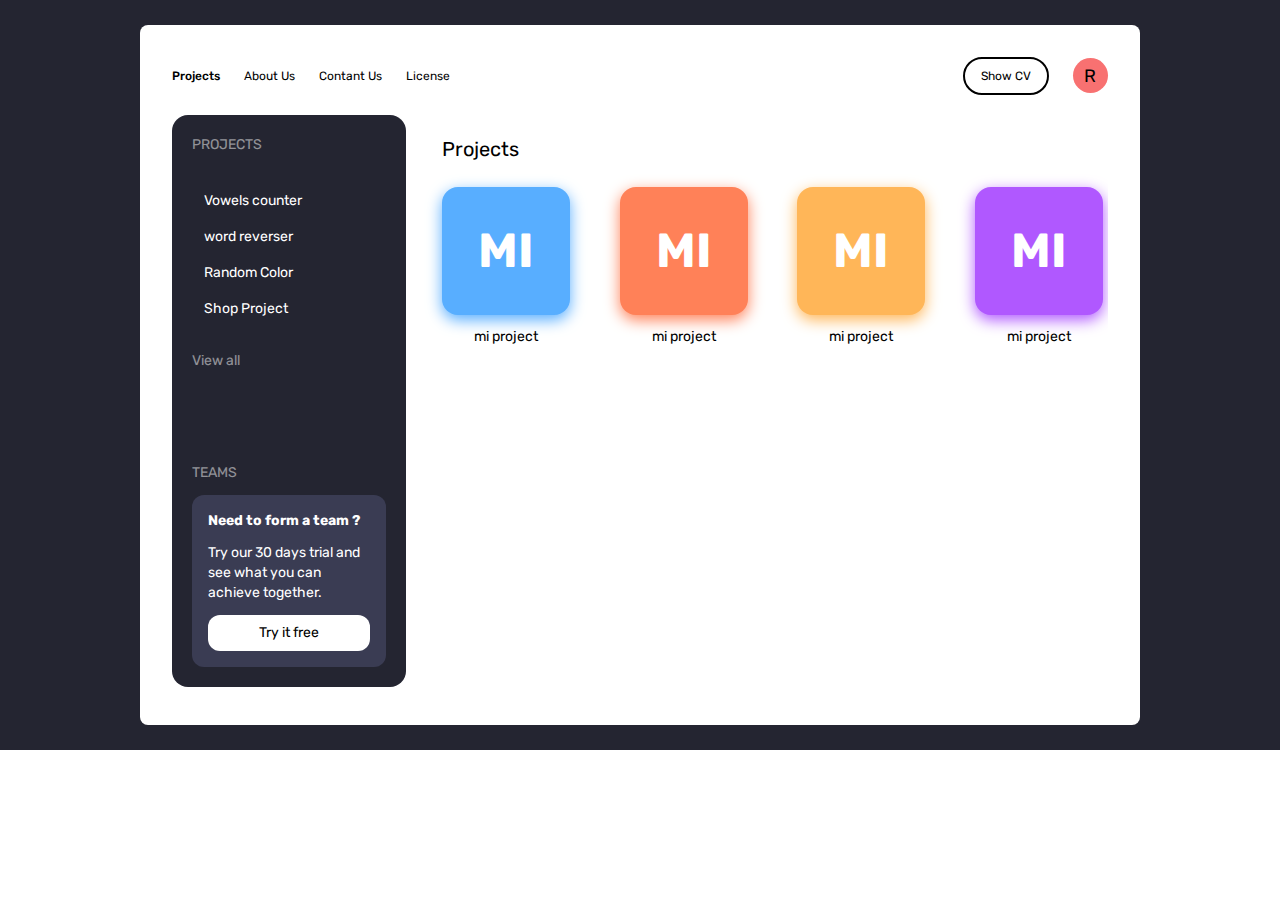
==== index.html @ 94085d1d "finish side bar project and add some project that i developed until 2021/8/28" ====
<!DOCTYPE html>
<html lang="en">
	<head>
		<meta charset="UTF-8" />
		<meta http-equiv="X-UA-Compatible" content="IE=edge" />
		<meta name="viewport" content="width=device-width, initial-scale=1.0" />
		<title>Project Manager</title>
		<link rel="stylesheet" href="tailwind.css" />
		<link rel="stylesheet" href="app.css" />
	</head>
	<body>
		<section class="second-container w-screen">
			<section class="main-container md:rounded-lg sm:p-8">
				<!-- start header -->
				<header class="flex items-center justify-between sm:p-0 p-4">
					<ul class="headerMenu space-x-6 hidden sm:flex">
						<li class="header-Menu-Item active">Projects</li>
						<li class="header-Menu-Item">About Us</li>
						<li class="header-Menu-Item">Contant Us</li>
						<li class="header-Menu-Item">License</li>
					</ul>
					<div class="hamburgar">
						<svg
							xmlns="http://www.w3.org/2000/svg"
							class="h-6 w-6 sm:hidden"
							fill="none"
							viewBox="0 0 24 24"
							stroke="currentColor"
						>
							<path
								stroke-linecap="round"
								stroke-linejoin="round"
								stroke-width="2"
								d="M4 6h16M4 12h8m-8 6h16"
							/>
						</svg>
					</div>
					<div class="header-adds flex items-center space-x-6">
						<a href="" class="border-2 border-black rounded-full px-4 py-2"
							>Show CV</a
						>
						<div class="header-img rounded-full bg-red-400 relative">
							<p class="mid text-lg">R</p>
						</div>
					</div>
				</header>
				<!-- end header -->

				<!-- start main -->
				<main class="grid lg:grid-cols-4 md:grid-cols-5 md:mt-5 mt-10">
					<!-- start Side Bar -->
					<section
						class="
							Side-bar
							lg:col-span-1
							md:col-span-2
							text-white text-sm
							md:p-5
							p-10
							sm:px-5 sm:rounded-2xl
							flex flex-col
							justify-between
						"
					>
						<div class="project-wrapper text-center md:text-left">
							<p class="opacity-50 uppercase">Projects</p>
							<div
								id="sideLimiter"
								class="
									transition-all
									md:ml-3 md:mt-5
									mt-10
									h-40
									overflow-hidden
								"
							>
								<ul
									id="sideBarProjectWrapper"
									class="
										sm:list-disc
										md:block
										sm:grid sm:grid-cols-2
										md:list-outside
										sm:list-inside
									"
								></ul>
							</div>
							<button
								onclick="veiwAll()"
								class="view-all md:mt-4 mt-10 opacity-50"
							>
								View all
							</button>
						</div>

						<div class="team md:block hidden mt-16 md:mt-0">
							<p class="opacity-50 uppercase md:text-left text-center">Teams</p>
							<div
								class="
									team-container
									md:text-left
									text-center
									p-4
									space-y-3
									mt-3
									rounded-xl
								"
							>
								<h2 class="font-bold">Need to form a team ?</h2>
								<p>
									Try our 30 days trial and see what you can achieve together.
								</p>
								<a
									href=""
									class="
										py-2
										text-black
										bg-white
										rounded-xl
										inline-block
										w-full
										text-center
									"
									>Try it free</a
								>
							</div>
						</div>
					</section>
					<!-- End Side Bar -->
					<section
						class="
							project-container
							md:col-span-3
							lg:col-span-3
							p-5
							md:ml-4 md:text-left
							text-center
							mt-10
							md:mt-0 md:overflow-y-scroll
						"
					>
						<p class="md:text-xl sm:text-2xl text-3xl mb-10 md:mb-0">
							Projects
						</p>

						<div
							class="
								projects
								md:grid
								lg:grid-cols-4
								grid-cols-2
								mt-6
								md:mb-0
								mb-10
								gap-16
								flex flex-wrap
								justify-around
								items-center
							"
						>
							<div>
								<div
									class="project project1 lg:h-32 lg:w-32 w-44 h-44 rounded-2xl"
								>
									<p class="font-bold text-white text-5xl uppercase">mi</p>
								</div>
								<p class="project-name text-sm mt-3 lg:w-32 w-44 text-center">
									mi project
								</p>
							</div>

							<div>
								<div
									class="project project2 lg:h-32 lg:w-32 w-44 h-44 rounded-2xl"
								>
									<p class="font-bold text-white text-5xl uppercase">mi</p>
								</div>
								<p class="project-name text-sm mt-3 lg:w-32 w-44 text-center">
									mi project
								</p>
							</div>

							<div>
								<div
									class="project project3 lg:h-32 lg:w-32 w-44 h-44 rounded-2xl"
								>
									<p class="font-bold text-white text-5xl uppercase">mi</p>
								</div>
								<p class="project-name text-sm mt-3 lg:w-32 w-44 text-center">
									mi project
								</p>
							</div>

							<div>
								<div
									class="project project4 lg:h-32 lg:w-32 w-44 h-44 rounded-2xl"
								>
									<p class="font-bold text-white text-5xl uppercase">mi</p>
								</div>
								<p class="project-name text-sm mt-3 lg:w-32 w-44 text-center">
									mi project
								</p>
							</div>
						</div>
					</section>
				</main>
				<!-- end main -->
			</section>
		</section>

		<script src="script.js"></script>
	</body>
</html>
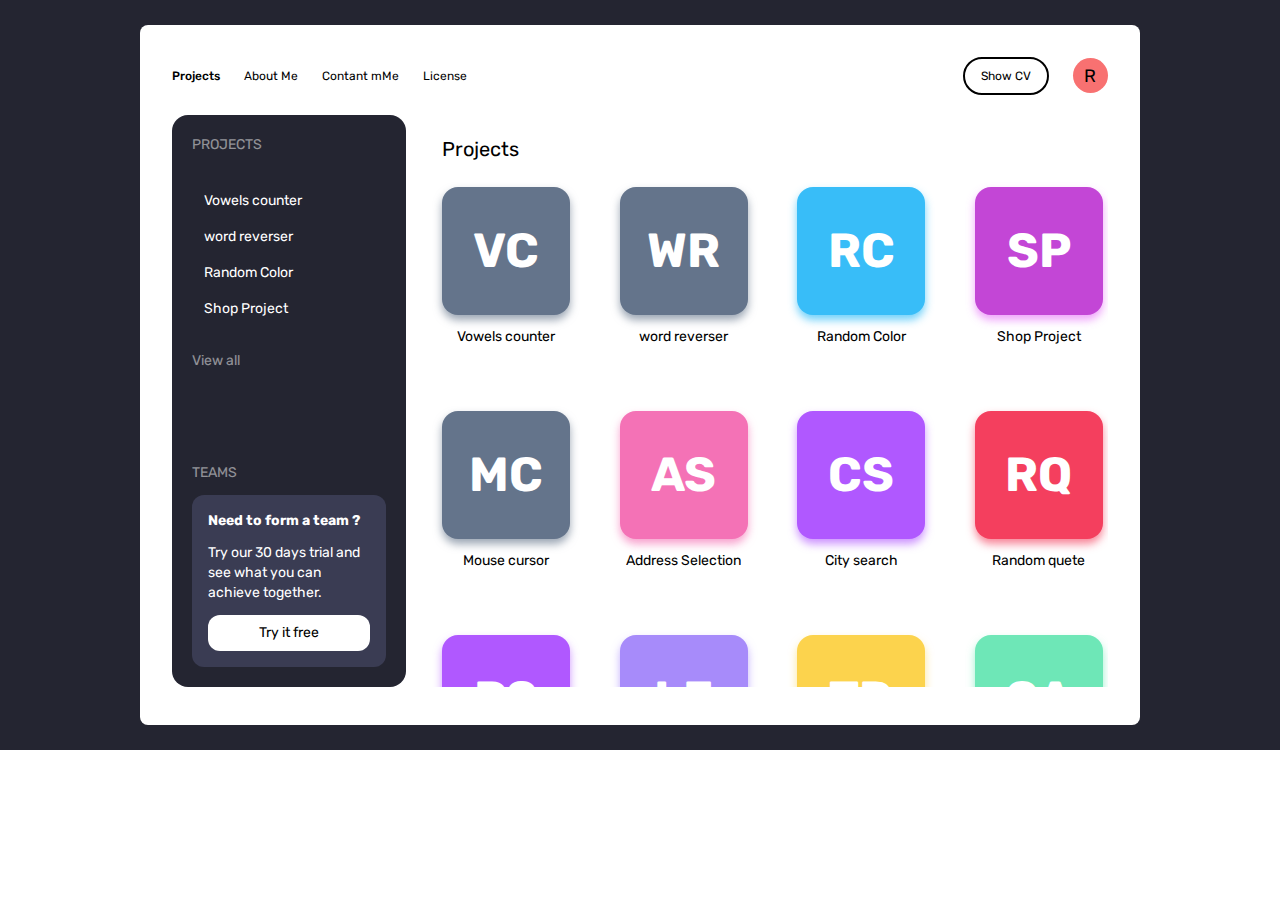
==== commit 793e750c: "now js file looks better and main projects are ready with random color" ====
--- a/index.html
+++ b/index.html
@@ -15,8 +15,8 @@
 				<header class="flex items-center justify-between sm:p-0 p-4">
 					<ul class="headerMenu space-x-6 hidden sm:flex">
 						<li class="header-Menu-Item active">Projects</li>
-						<li class="header-Menu-Item">About Us</li>
-						<li class="header-Menu-Item">Contant Us</li>
+						<li class="header-Menu-Item">About Me</li>
+						<li class="header-Menu-Item">Contant mMe</li>
 						<li class="header-Menu-Item">License</li>
 					</ul>
 					<div class="hamburgar">
@@ -142,8 +142,8 @@
 						<p class="md:text-xl sm:text-2xl text-3xl mb-10 md:mb-0">
 							Projects
 						</p>
-
 						<div
+							id="mainProjectWrapper"
 							class="
 								projects
 								md:grid
@@ -158,56 +158,12 @@
 								items-center
 							"
 						>
-							<div>
-								<div
-									class="project project1 lg:h-32 lg:w-32 w-44 h-44 rounded-2xl"
-								>
-									<p class="font-bold text-white text-5xl uppercase">mi</p>
-								</div>
-								<p class="project-name text-sm mt-3 lg:w-32 w-44 text-center">
-									mi project
-								</p>
-							</div>
-
-							<div>
-								<div
-									class="project project2 lg:h-32 lg:w-32 w-44 h-44 rounded-2xl"
-								>
-									<p class="font-bold text-white text-5xl uppercase">mi</p>
-								</div>
-								<p class="project-name text-sm mt-3 lg:w-32 w-44 text-center">
-									mi project
-								</p>
-							</div>
-
-							<div>
-								<div
-									class="project project3 lg:h-32 lg:w-32 w-44 h-44 rounded-2xl"
-								>
-									<p class="font-bold text-white text-5xl uppercase">mi</p>
-								</div>
-								<p class="project-name text-sm mt-3 lg:w-32 w-44 text-center">
-									mi project
-								</p>
-							</div>
-
-							<div>
-								<div
-									class="project project4 lg:h-32 lg:w-32 w-44 h-44 rounded-2xl"
-								>
-									<p class="font-bold text-white text-5xl uppercase">mi</p>
-								</div>
-								<p class="project-name text-sm mt-3 lg:w-32 w-44 text-center">
-									mi project
-								</p>
-							</div>
-						</div>
+							
 					</section>
 				</main>
 				<!-- end main -->
 			</section>
 		</section>
-
-		<script src="script.js"></script>
+		<script type="module" src="script.js"></script>
 	</body>
 </html>
--- a/app.css
+++ b/app.css
@@ -3,50 +3,50 @@
 /* set all */
 
 ::-webkit-scrollbar {
-  width: 2px;
-  display: none;
+	width: 2px;
+	display: none;
 }
 .mid {
-  position: absolute;
-  top: 50%;
-  left: 50%;
-  transform: translate(-50% , -50%);
+	position: absolute;
+	top: 50%;
+	left: 50%;
+	transform: translate(-50%, -50%);
 }
 /* container */
 
 .second-container {
-  display: flex;
-  justify-content: center;
-  align-items: center;
-  height: 46.85rem;
-  background-color: #242531;
+	display: flex;
+	justify-content: center;
+	align-items: center;
+	height: 46.85rem;
+	background-color: #242531;
 }
 .main-container {
-  font-family: "Rubik", sans-serif;
-  width: 62.5rem;
-  height: 43.75rem;
-  background-color: #ffffff;
+	font-family: "Rubik", sans-serif;
+	width: 62.5rem;
+	height: 43.75rem;
+	background-color: #ffffff;
 }
-@media all and (max-width :768px ){
-  .main-container{
-    height: 100%;
-  }
+@media all and (max-width: 768px) {
+	.main-container {
+		height: 100%;
+	}
 }
 
 /* Start Header */
 header {
-  font-size: 12px;
+	font-size: 12px;
 }
 .header-img {
-  width: 2.2rem;
-  height: 2.2rem;
+	width: 2.2rem;
+	height: 2.2rem;
 }
 /*End Header */
 
 /* main start */
 
 main {
-  height: 90%;
+	height: 90%;
 }
 
 /* main end*/
@@ -54,39 +54,93 @@
 /* starti Side bar */
 
 .Side-bar {
-  background-color: #242531;
+	background-color: #242531;
 }
 
 .team-container {
-  background-color: #3a3c53;
+	background-color: #3a3c53;
 }
 
-.project{
-  display: flex;
-  justify-content: center;
-  align-items: center;
+.project {
+	display: flex;
+	flex-direction: column;
+	justify-content: center;
+	align-items: center;
 }
 
-.project1{
-  background-color: #58AEFF;
-  box-shadow: 0 5px 15px #58AEFF;
+.project1 {
+	background-color: #64748b;
+	box-shadow: 0 5px 8px #64748ba4;
 }
-.project2{
-  background-color: #FF8158;
-  box-shadow: 0 5px 15px #FF8158;
+.project2 {
+	background-color: #f87171;
+	box-shadow: 0 5px 8px #f87171a6;
 }
-.project3{
-  background-color: #FFB658 ;
-  box-shadow: 0 5px 15px  #FFB658;
+.project3 {
+	background-color: #fcd34d;
+	box-shadow: 0 5px 8px #fcd34d98;
 }
-.project4{
-  background-color: #B058FF;
-  box-shadow: 0 5px 15px #B058FF;
+.project4 {
+	background-color: #6ee7b7;
+	box-shadow: 0 5px 8px #6ee7b7af;
 }
+.project5 {
+	background-color: #60a5fa;
+	box-shadow: 0 5px 8px #60a5faad;
+}
+.project6 {
+	background-color: #818cf8;
+	box-shadow: 0 5px 8px #818df8a6;
+}
+.project7 {
+	background-color: #a78bfa;
+	box-shadow: 0 5px 8px #a78bfaaf;
+}
+.project8 {
+	background-color: #b058ff;
+	box-shadow: 0 5px 8px #b158ffa4;
+}
+.project9 {
+	background-color: #f472b6;
+	box-shadow: 0 5px 8px #f472b5a8;
+}
+.project10 {
+	background-color: #38bdf8;
+	box-shadow: 0 5px 8px #38bff8b7;
+}
+.project11 {
+	background-color: #c346d6;
+	box-shadow: 0 5px 8px #e879f9b0;
+}
+.project12 {
+	background-color: #14b8a6;
+	box-shadow: 0 5px 8px #14b8a593;
+}
+.project13 {
+	background-color: #fb923c;
+	box-shadow: 0 5px 8px #fb923ca4;
+}
+.project14 {
+	background-color: #a3e635;
+	box-shadow: 0 5px 8px #a2e6359d;
+}
+.project15 {
+	background-color: #06b6d4;
+	box-shadow: 0 5px 8px #06b5d4af;
+}
+.project16 {
+	background-color: #8b5cf6;
+	box-shadow: 0 5px 8px #8a5cf6a9;
+}
+.project17 {
+	background-color: #f43f5e;
+	box-shadow: 0 5px 8px #f43f5da2;
+}
+
 /* end Side bar */
 
 /* Dynamic Style */
 .active {
-  font-weight: 500;
-  font-style: Medium;
+	font-weight: 500;
+	font-style: Medium;
 }
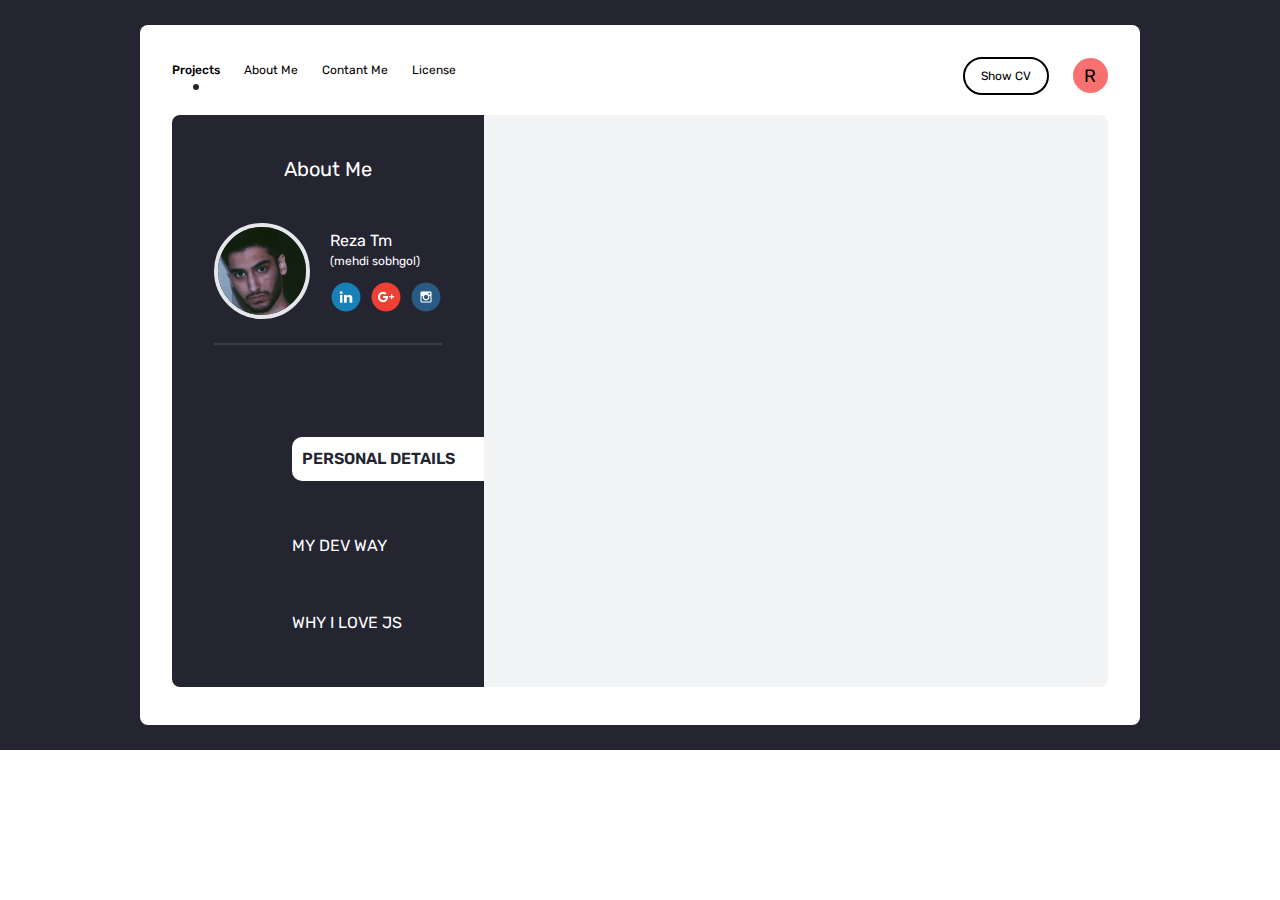
==== commit c3c5877e: "finish project and start with about me" ====
--- a/index.html
+++ b/index.html
@@ -14,10 +14,10 @@
 				<!-- start header -->
 				<header class="flex items-center justify-between sm:p-0 p-4">
 					<ul class="headerMenu space-x-6 hidden sm:flex">
-						<li class="header-Menu-Item active">Projects</li>
-						<li class="header-Menu-Item">About Me</li>
-						<li class="header-Menu-Item">Contant mMe</li>
-						<li class="header-Menu-Item">License</li>
+						<li id="pj" onclick="headerClick(id)" class="headerItems cursor-pointer header-Menu-Item active">Projects</li>
+						<li id="about" onclick="headerClick(id)" class="headerItems cursor-pointer header-Menu-Item">About Me</li>
+						<li id="contact" onclick="headerClick(id)" class="headerItems cursor-pointer header-Menu-Item">Contant Me</li>
+						<li id="License" onclick="headerClick(id)" class="headerItems cursor-pointer header-Menu-Item">License</li>
 					</ul>
 					<div class="hamburgar">
 						<svg
@@ -47,7 +47,7 @@
 				<!-- end header -->
 
 				<!-- start main -->
-				<main class="grid lg:grid-cols-4 md:grid-cols-5 md:mt-5 mt-10">
+				<main id="pj" class="pages hidden grid lg:grid-cols-4 md:grid-cols-5 md:mt-5 mt-10">
 					<!-- start Side Bar -->
 					<section
 						class="
@@ -162,8 +162,40 @@
 					</section>
 				</main>
 				<!-- end main -->
+				<!-- start aboutMe -->
+				<main id="about" class=" pages">
+					<section class="w-full mt-5 rounded-lg h-full overflow-hidden flex">
+						<section class="about-container quetion w-4/12 h-full flex items-center flex-col">
+							<div class=" p-10 flex items-center flex-col">
+								<h2 class="text-white text-xl">About Me</h2>
+								<div class=" flex w-full mt-10 border-b-2 border-white border-opacity-10 pb-6">
+									<img class=" w-24 rounded-full border-4 " src="prof.jpg" alt="">
+									<div class="ml-5 text-white flex flex-col justify-around h-full">
+										<div>
+											<p>Reza Tm</p>
+											<p class="text-xs">(mehdi sobhgol)</p>
+										</div>
+										<div class="flex space-x-2">
+											<a href=""><img class="w-8" src="linkedin_social_icon.png" alt=""></a>
+											<a href=""><img class="w-8" src="google plus_social_icon.png" alt=""></a>
+											<a href=""><img class="w-8" src="instagram_photo_icon.png" alt=""></a>
+										</div>
+									</div>
+								</div>
+							</div>
+							<div class="h-full flex justify-end  w-full">
+								<div class="mamad flex flex-col relative w-48 h-full justify-evenly align-end">
+									<h3 class="rounded-l-2xl  active-title about-title ">PERSONAL DETAILS</h3>
+									<h3 class="rounded-l-2xl text-white  about-title ">MY DEV WAY</h3>
+									<h3 class="rounded-l-2xl text-white  about-title ">WHY I LOVE JS</h3>
+								</div>
+							</div>
+						</section>
+						<section class="aboutDescribe w-8/12 h-full bg-gray-100"></section>
+					</section>
+				</main>
 			</section>
 		</section>
-		<script type="module" src="script.js"></script>
+		<script src="script.js"></script>
 	</body>
 </html>
--- a/app.css
+++ b/app.css
@@ -142,5 +142,32 @@
 /* Dynamic Style */
 .active {
 	font-weight: 500;
-	font-style: Medium;
+	font-style: bold;
 }
+.active::after {
+	display: block;
+	content: "";
+	background-color: #242531;
+	width: 6px;
+	height: 6px;
+	border-radius: 50%;
+	margin: 0 auto;
+	margin-top: 5px;
+}
+
+/* about me */
+.about-container {
+	background-color: #242531;
+}
+
+
+
+.active-title{
+	background: white;
+	padding: 10px;
+	position: relative;
+	color: #242531;
+	font-weight: 600;
+	display: block;
+	border-radius: 10px 0 0 10px;
+}